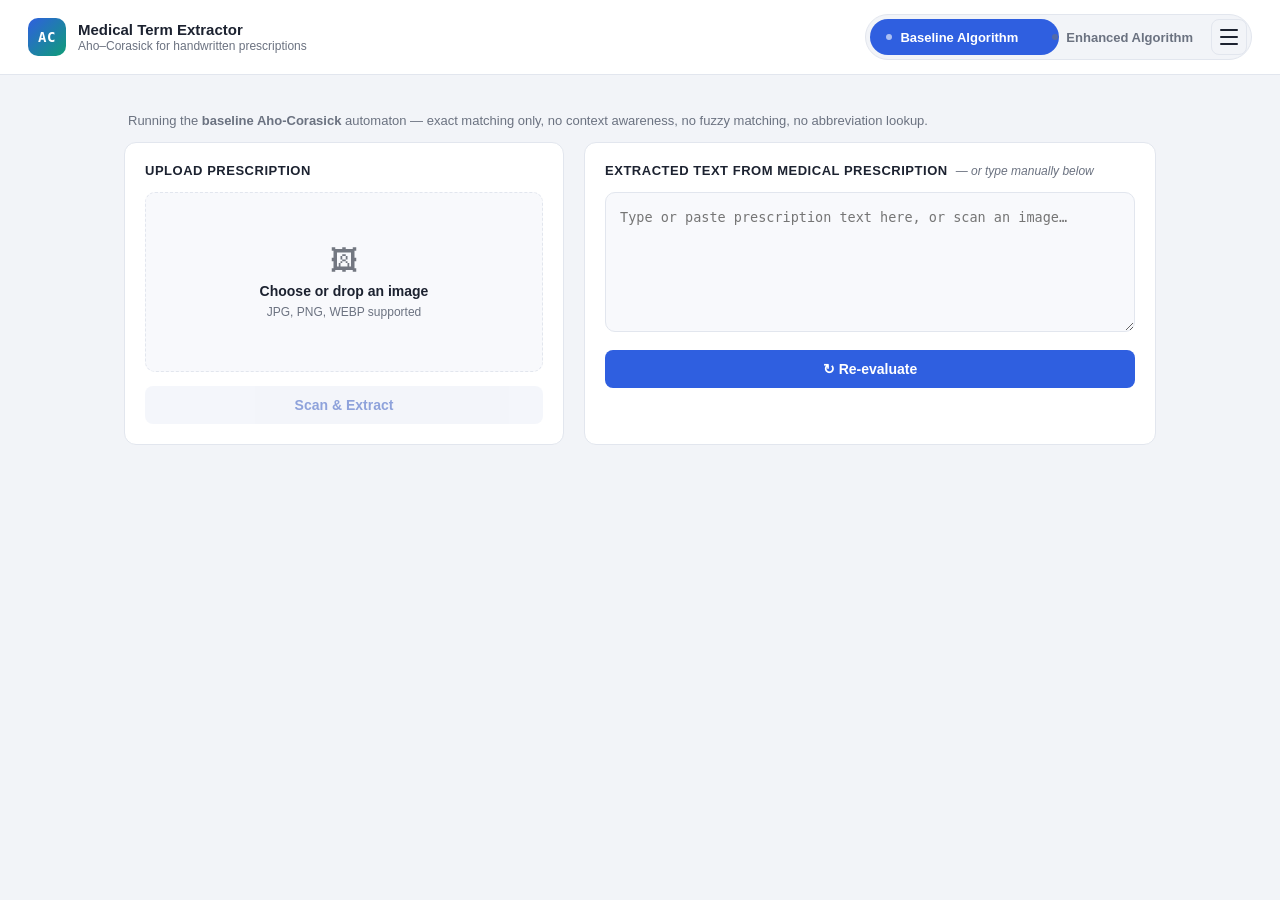
==== medterm-extractor/medterm-extractor/frontend/index.html @ c61241c5 "Add files via upload" ====
<!DOCTYPE html>
<html lang="en">
<head>
<meta charset="UTF-8" />
<meta name="viewport" content="width=device-width, initial-scale=1.0" />
<title>Medical Term Extractor — Aho-Corasick</title>
<link rel="stylesheet" href="style.css" />
</head>
<body>

  <header class="topbar">
    <div class="brand">
      <span class="brand-mark">AC</span>
      <div class="brand-text">
        <span class="brand-title">Medical Term Extractor</span>
        <span class="brand-sub">Aho–Corasick for handwritten prescriptions</span>
      </div>
    </div>

    <nav class="mode-switch" role="tablist" aria-label="Algorithm mode">
      <button class="mode-btn active" data-mode="original" role="tab" aria-selected="true">
        <span class="mode-dot"></span>
        Baseline Algorithm
      </button>
      <button class="mode-btn" data-mode="enhanced" role="tab" aria-selected="false">
        <span class="mode-dot"></span>
        Enhanced Algorithm
      </button>
      <span class="mode-thumb" aria-hidden="true"></span>

      <button class="hamburger" id="hamburgerBtn" aria-label="Toggle menu">
      <span></span>
      <span></span>
      <span></span>
      </button>

      <div class="nav-links" id="navLinks">
        <a href="sop1/index.html">Repeated Failure Link Traversal (Skip Table)</a>
        <a href="sop2/index.html">Scattered Non-Contiguous Node Allocation (Two-Pass Breadth-First Search)</a>
        <a href="sop3/index.html">Full Alphabet Transition Storage (Tiered Hot or Cold Storage)</a>
      </div>
      
    </nav>


  </header>

  <main class="layout">

    <p class="mode-caption" id="modeCaption">
      Running the <strong>baseline Aho-Corasick</strong> automaton — exact matching only, no context awareness, no fuzzy matching, no abbreviation lookup.
    </p>

    <section class="panels">
      <!-- LEFT: upload -->
      <div class="card">
        <h2 class="card-title">Upload Prescription</h2>

        <label class="dropzone" id="dropzone" for="fileInput">
          <input type="file" id="fileInput" accept="image/jpeg,image/png,image/webp" hidden />
          <div class="dropzone-icon">🖼</div>
          <div class="dropzone-title" id="dropzoneTitle">Choose or drop an image</div>
          <div class="dropzone-sub">JPG, PNG, WEBP supported</div>
          <img id="previewImg" class="preview-img" alt="Prescription preview" hidden />
        </label>

        <button class="btn btn-secondary" id="scanBtn" disabled>
          <span class="spinner" id="scanSpinner" hidden></span>
          <span id="scanBtnLabel">Scan &amp; Extract</span>
        </button>
      </div>

      <!-- RIGHT: extracted text -->
      <div class="card">
        <div class="card-title-row">
          <h2 class="card-title">Extracted Text from Medical Prescription</h2>
          <span class="hint">— or type manually below</span>
        </div>

        <textarea id="textInput" class="text-input"
          placeholder="Type or paste prescription text here, or scan an image…"></textarea>

        <button class="btn btn-primary" id="evaluateBtn">
          <span class="spinner" id="evalSpinner" hidden></span>
          <span id="evalBtnLabel">↻ Re-evaluate</span>
        </button>
      </div>
    </section>

    <!-- RESULTS -->
    <section class="results-card" id="resultsCard">
      <div id="resultsContent" hidden>
        <div class="results-header">
          <h2 class="card-title">Analysis Results</h2>
          <span class="badge" id="resultModeBadge">ORIGINAL</span>
        </div>

        <div class="highlighted-text" id="highlightedText"></div>

        <div class="results-grid">
          <div class="results-col">
            <h3 class="results-subtitle">Identified Medical Terms</h3>
            <table class="terms-table" id="termsTable">
              <thead>
                <tr>
                  <th>Term</th>
                  <th>Category</th>
                  <th id="confidenceHeader" hidden>Confidence</th>
                  <th id="scoreHeader" hidden>Score</th>
                </tr>
              </thead>
              <tbody id="termsTableBody"></tbody>
            </table>
            <p class="no-terms" id="noTermsMsg" hidden>No medical terms matched.</p>
          </div>

          <div class="results-col" id="abbrevCol" hidden>
            <h3 class="results-subtitle">Abbreviations Panel</h3>
            <ul class="abbrev-list" id="abbrevList"></ul>
          </div>
        </div>
      </div>
    </section>

    <p class="error-banner" id="errorBanner" hidden></p>

  </main>

  <script src="script.js"></script>
</body>
</html>
---- medterm-extractor/medterm-extractor/frontend/style.css ----
:root {
  --bg: #f2f4f8;
  --panel: #ffffff;
  --border: #e2e6ee;
  --text: #1c2230;
  --muted: #6b7280;
  --blue: #2f5fe0;
  --blue-dark: #1f47b8;
  --teal: #0f9d78;
  --teal-dark: #0c7d60;
  --danger: #d64545;
  --radius: 12px;
  --mono: "IBM Plex Mono", "SFMono-Regular", Consolas, monospace;
  --sans: "Inter", -apple-system, BlinkMacSystemFont, "Segoe UI", Roboto, sans-serif;
}

* { box-sizing: border-box; }

body {
  margin: 0;
  font-family: var(--sans);
  background: var(--bg);
  color: var(--text);
  -webkit-font-smoothing: antialiased;
}

/* ---------------- Topbar ---------------- */
.topbar {
  display: flex;
  align-items: center;
  justify-content: space-between;
  gap: 24px;
  padding: 14px 28px;
  background: var(--panel);
  border-bottom: 1px solid var(--border);
  position: sticky;
  top: 0;
  z-index: 10;
  flex-wrap: wrap;
}

.brand { display: flex; align-items: center; gap: 12px; }

.brand-mark {
  display: inline-flex;
  align-items: center;
  justify-content: center;
  width: 38px;
  height: 38px;
  border-radius: 10px;
  background: linear-gradient(135deg, var(--blue), var(--teal));
  color: white;
  font-family: var(--mono);
  font-weight: 700;
  font-size: 14px;
  letter-spacing: 0.5px;
}

.brand-text { display: flex; flex-direction: column; line-height: 1.2; }
.brand-title { font-weight: 700; font-size: 15px; }
.brand-sub { font-size: 12px; color: var(--muted); }

.mode-switch {
  position: relative;
  display: inline-flex;
  background: var(--bg);
  border: 1px solid var(--border);
  border-radius: 999px;
  padding: 4px;
  gap: 2px;
}

.mode-thumb {
  position: absolute;
  top: 4px;
  left: 4px;
  height: calc(100% - 8px);
  width: calc(50% - 4px);
  border-radius: 999px;
  background: var(--blue);
  transition: transform 0.25s ease, background 0.25s ease;
  z-index: 0;
}

.mode-switch[data-active="enhanced"] .mode-thumb {
  transform: translateX(100%);
  background: var(--teal);
}

.mode-btn {
  position: relative;
  z-index: 1;
  border: none;
  background: transparent;
  padding: 8px 16px;
  border-radius: 999px;
  font-size: 13px;
  font-weight: 600;
  color: var(--muted);
  cursor: pointer;
  display: flex;
  align-items: center;
  gap: 8px;
  transition: color 0.2s ease;
  white-space: nowrap;
}

.mode-btn.active { color: white; }

.mode-dot {
  width: 6px;
  height: 6px;
  border-radius: 50%;
  background: currentColor;
  opacity: 0.6;
}

.mode-caption {
  font-size: 13px;
  color: var(--muted);
  margin: 18px 4px 0;
  max-width: 900px;
}

.hamburger {
  display: flex;
  flex-direction: column;
  justify-content: center;
  gap: 5px;
  width: 36px;
  height: 36px;
  background: transparent;
  border: 1px solid var(--border);
  border-radius: 8px;
  cursor: pointer;
  padding: 0;
}

.hamburger span {
  display: block;
  height: 2px;
  width: 18px;
  margin: 0 auto;
  background: var(--text);
  border-radius: 2px;
}

.hamburger.open span:nth-child(1) { transform: translateY(7px) rotate(45deg); }
.hamburger.open span:nth-child(2) { opacity: 0; }
.hamburger.open span:nth-child(3) { transform: translateY(-7px) rotate(-45deg); }

.hamburger span {
  transition: transform 0.2s ease, opacity 0.2s ease;
}

.nav-links {
  display: none;
  flex-direction: column;
  gap: 4px;
  position: absolute;
  top: calc(100% + 8px);
  right: 0;
  background: var(--panel);
  border: 1px solid var(--border);
  border-radius: 10px;
  padding: 8px;
  box-shadow: 0 8px 24px rgba(0,0,0,0.08);
}

.nav-links.open {
  display: flex;
}

.nav-links a {
  color: var(--text);
  text-decoration: none;
  font-size: 13px;
  font-weight: 600;
  padding: 8px 12px;
  border-radius: 8px;
}

.nav-links a:hover {
  background: var(--bg);
}

/* ---------------- Layout ---------------- */
.layout {
  max-width: 1080px;
  margin: 0 auto;
  padding: 20px 24px 60px;
}

.panels {
  display: grid;
  grid-template-columns: 1fr 1.3fr;
  gap: 20px;
  margin-top: 14px;
}

@media (max-width: 820px) {
  .panels { grid-template-columns: 1fr; }
}

.card {
  background: var(--panel);
  border: 1px solid var(--border);
  border-radius: var(--radius);
  padding: 20px;
}

.card-title {
  font-size: 13px;
  font-weight: 700;
  letter-spacing: 0.04em;
  text-transform: uppercase;
  color: var(--text);
  margin: 0 0 14px;
}

.card-title-row {
  display: flex;
  align-items: baseline;
  gap: 8px;
  flex-wrap: wrap;
  margin-bottom: 14px;
}
.card-title-row .card-title { margin: 0; }
.hint { font-size: 12px; color: var(--muted); font-style: italic; }

/* ---------------- Dropzone ---------------- */
.dropzone {
  display: flex;
  flex-direction: column;
  align-items: center;
  justify-content: center;
  gap: 6px;
  border: 1.5px dashed var(--border);
  border-radius: 10px;
  background: #f8f9fc;
  padding: 32px 16px;
  cursor: pointer;
  text-align: center;
  transition: border-color 0.2s ease, background 0.2s ease;
  position: relative;
  min-height: 180px;
  overflow: hidden;
}

.dropzone:hover, .dropzone.dragover {
  border-color: var(--blue);
  background: #eef2ff;
}

.dropzone-icon { font-size: 28px; opacity: 0.6; }
.dropzone-title { font-weight: 600; font-size: 14px; }
.dropzone-sub { font-size: 12px; color: var(--muted); }

.preview-img {
  position: absolute;
  inset: 0;
  width: 100%;
  height: 100%;
  object-fit: cover;
  border-radius: 9px;
}

/* ---------------- Buttons ---------------- */
.btn {
  margin-top: 14px;
  width: 100%;
  border: none;
  border-radius: 8px;
  padding: 11px 16px;
  font-size: 14px;
  font-weight: 600;
  cursor: pointer;
  display: inline-flex;
  align-items: center;
  justify-content: center;
  gap: 8px;
  transition: background 0.2s ease, opacity 0.2s ease;
}

.btn:disabled { opacity: 0.5; cursor: not-allowed; }

.btn-primary { background: var(--blue); color: white; }
.btn-primary:hover:not(:disabled) { background: var(--blue-dark); }

.btn-secondary { background: #e9edf7; color: var(--blue-dark); }
.btn-secondary:hover:not(:disabled) { background: #dde3f5; }

.mode-switch[data-active="enhanced"] ~ .layout .btn-primary,
body[data-mode="enhanced"] .btn-primary { background: var(--teal); }
body[data-mode="enhanced"] .btn-primary:hover:not(:disabled) { background: var(--teal-dark); }

.spinner {
  width: 14px;
  height: 14px;
  border-radius: 50%;
  border: 2px solid rgba(255,255,255,0.5);
  border-top-color: white;
  animation: spin 0.7s linear infinite;
}
.btn-secondary .spinner { border-color: rgba(31,71,184,0.25); border-top-color: var(--blue-dark); }

@keyframes spin { to { transform: rotate(360deg); } }

/* ---------------- Text input ---------------- */
.text-input {
  width: 100%;
  min-height: 140px;
  resize: vertical;
  border: 1px solid var(--border);
  background: #f8f9fc;
  border-radius: 10px;
  padding: 14px;
  font-family: var(--mono);
  font-size: 13.5px;
  line-height: 1.5;
  color: var(--text);
}
.text-input:focus { outline: 2px solid var(--blue); outline-offset: 1px; }
body[data-mode="enhanced"] .text-input:focus { outline-color: var(--teal); }

/* ---------------- Results ---------------- */
.results-card { margin-top: 20px; min-height: 160px; }

.results-empty {
  display: flex;
  flex-direction: column;
  align-items: center;
  text-align: center;
  gap: 10px;
  color: var(--muted);
  padding: 30px 10px;
  font-size: 13.5px;
}
.results-empty-icon { font-size: 30px; opacity: 0.5; }

.results-header {
  display: flex;
  align-items: center;
  justify-content: space-between;
  margin-bottom: 14px;
}

.badge {
  font-family: var(--mono);
  font-size: 11px;
  font-weight: 700;
  letter-spacing: 0.06em;
  padding: 4px 10px;
  border-radius: 999px;
  background: var(--blue);
  color: white;
}
body[data-mode="enhanced"] .badge { background: var(--teal); }

.highlighted-text {
  background: #f8f9fc;
  border: 1px solid var(--border);
  border-radius: 10px;
  padding: 14px;
  font-family: var(--mono);
  font-size: 13.5px;
  line-height: 1.7;
  margin-bottom: 20px;
  white-space: pre-wrap;
  word-break: break-word;
}

mark.hit-drug { background: #cfe0ff; color: #1a3a8f; border-radius: 3px; padding: 0 2px; }
mark.hit-dosage { background: #d9f2e6; color: #0c6b4d; border-radius: 3px; padding: 0 2px; }
mark.hit-frequency { background: #fdead0; color: #94590a; border-radius: 3px; padding: 0 2px; }
mark.hit-abbreviation { background: #f4dcfb; color: #7a1e9c; border-radius: 3px; padding: 0 2px; }
mark.hit-treatment { background: #ffd9d9; color: #a11f1f; border-radius: 3px; padding: 0 2px; }
mark.hit-other { background: #e5e7eb; color: #374151; border-radius: 3px; padding: 0 2px; }
mark.hit-fuzzy { outline: 1.5px dashed #9333ea; outline-offset: 1px; }

.results-grid {
  display: grid;
  grid-template-columns: 1.4fr 1fr;
  gap: 24px;
}
@media (max-width: 820px) { .results-grid { grid-template-columns: 1fr; } }

.results-subtitle {
  font-size: 12px;
  font-weight: 700;
  text-transform: uppercase;
  letter-spacing: 0.04em;
  color: var(--muted);
  margin: 0 0 10px;
}

.terms-table {
  width: 100%;
  border-collapse: collapse;
  font-size: 13px;
}
.terms-table th, .terms-table td {
  text-align: left;
  padding: 8px 10px;
  border-bottom: 1px solid var(--border);
}
.terms-table th { color: var(--muted); font-weight: 600; font-size: 11.5px; text-transform: uppercase; }
.terms-table td.mono { font-family: var(--mono); }

.pill { display: inline-block; padding: 2px 8px; border-radius: 999px; font-size: 11px; font-weight: 600; }
.pill-exact { background: #d9f2e6; color: #0c6b4d; }
.pill-fuzzy { background: #f4e3fb; color: #7a1e9c; }

.no-terms { color: var(--muted); font-size: 13px; }

.abbrev-list { list-style: none; margin: 0; padding: 0; display: flex; flex-direction: column; gap: 8px; }
.abbrev-list li {
  display: flex;
  justify-content: space-between;
  gap: 10px;
  background: #f8f9fc;
  border: 1px solid var(--border);
  border-radius: 8px;
  padding: 8px 12px;
  font-size: 13px;
}
.abbrev-term { font-family: var(--mono); font-weight: 700; color: var(--blue-dark); }
body[data-mode="enhanced"] .abbrev-term { color: var(--teal-dark); }
.abbrev-meaning { color: var(--muted); text-align: right; }

.error-banner {
  margin-top: 16px;
  background: #fdecec;
  border: 1px solid #f5c2c2;
  color: var(--danger);
  padding: 10px 14px;
  border-radius: 8px;
  font-size: 13px;
}
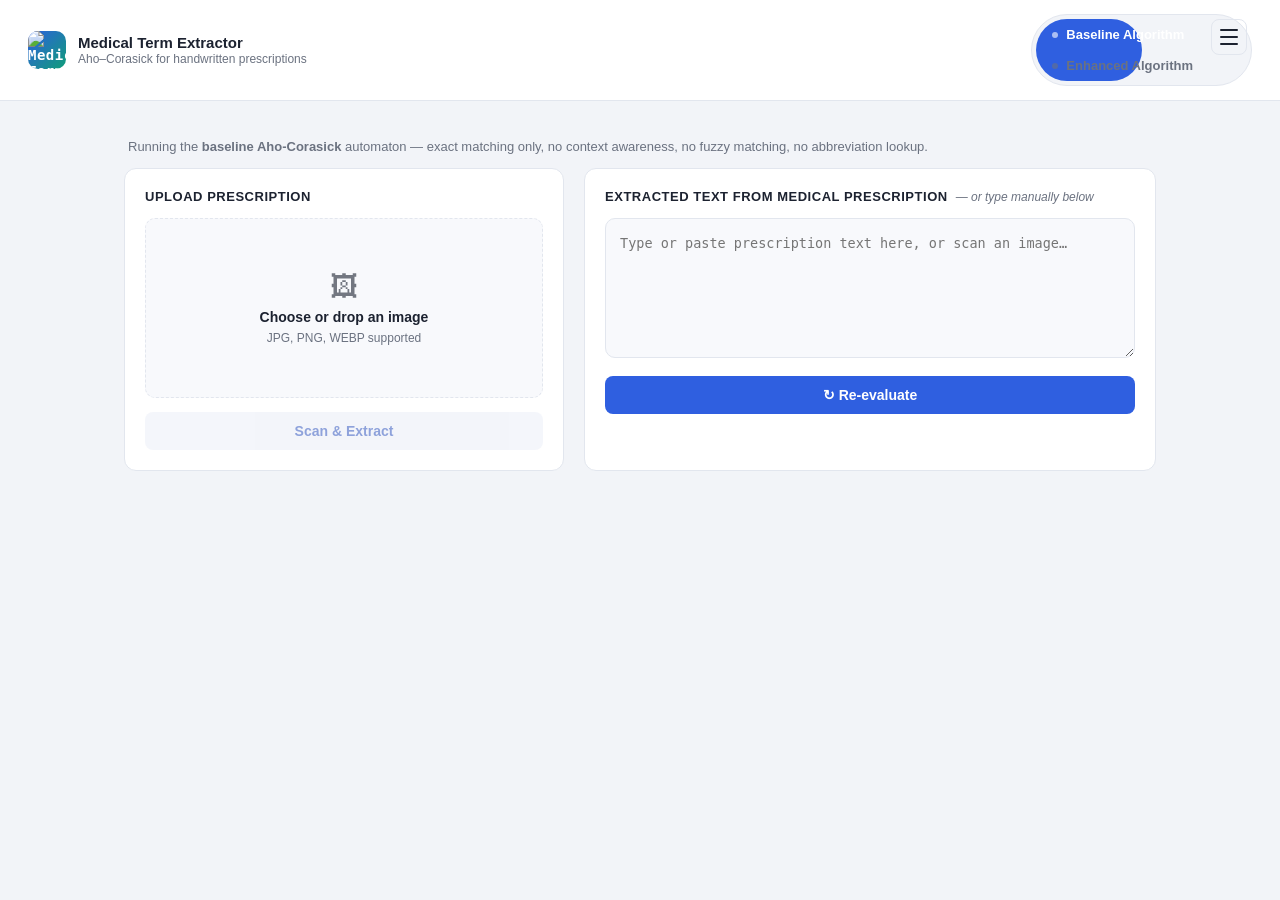
==== commit 836d90ca: "Update index.html" ====
--- a/medterm-extractor/medterm-extractor/frontend/index.html
+++ b/medterm-extractor/medterm-extractor/frontend/index.html
@@ -10,7 +10,7 @@
 
   <header class="topbar">
     <div class="brand">
-      <span class="brand-mark">AC</span>
+      <img class="brand-mark" src="logoo.png" alt="Medical Term Extractor logo" />
       <div class="brand-text">
         <span class="brand-title">Medical Term Extractor</span>
         <span class="brand-sub">Aho–Corasick for handwritten prescriptions</span>
@@ -18,15 +18,17 @@
     </div>
 
     <nav class="mode-switch" role="tablist" aria-label="Algorithm mode">
-      <button class="mode-btn active" data-mode="original" role="tab" aria-selected="true">
-        <span class="mode-dot"></span>
-        Baseline Algorithm
-      </button>
-      <button class="mode-btn" data-mode="enhanced" role="tab" aria-selected="false">
-        <span class="mode-dot"></span>
-        Enhanced Algorithm
-      </button>
-      <span class="mode-thumb" aria-hidden="true"></span>
+      <div class="mode-toggle">
+        <button class="mode-btn active" data-mode="original" role="tab" aria-selected="true">
+          <span class="mode-dot"></span>
+          Baseline Algorithm
+        </button>
+        <button class="mode-btn" data-mode="enhanced" role="tab" aria-selected="false">
+          <span class="mode-dot"></span>
+          Enhanced Algorithm
+        </button>
+        <span class="mode-thumb" aria-hidden="true"></span>
+      </div>
 
       <button class="hamburger" id="hamburgerBtn" aria-label="Toggle menu">
       <span></span>
